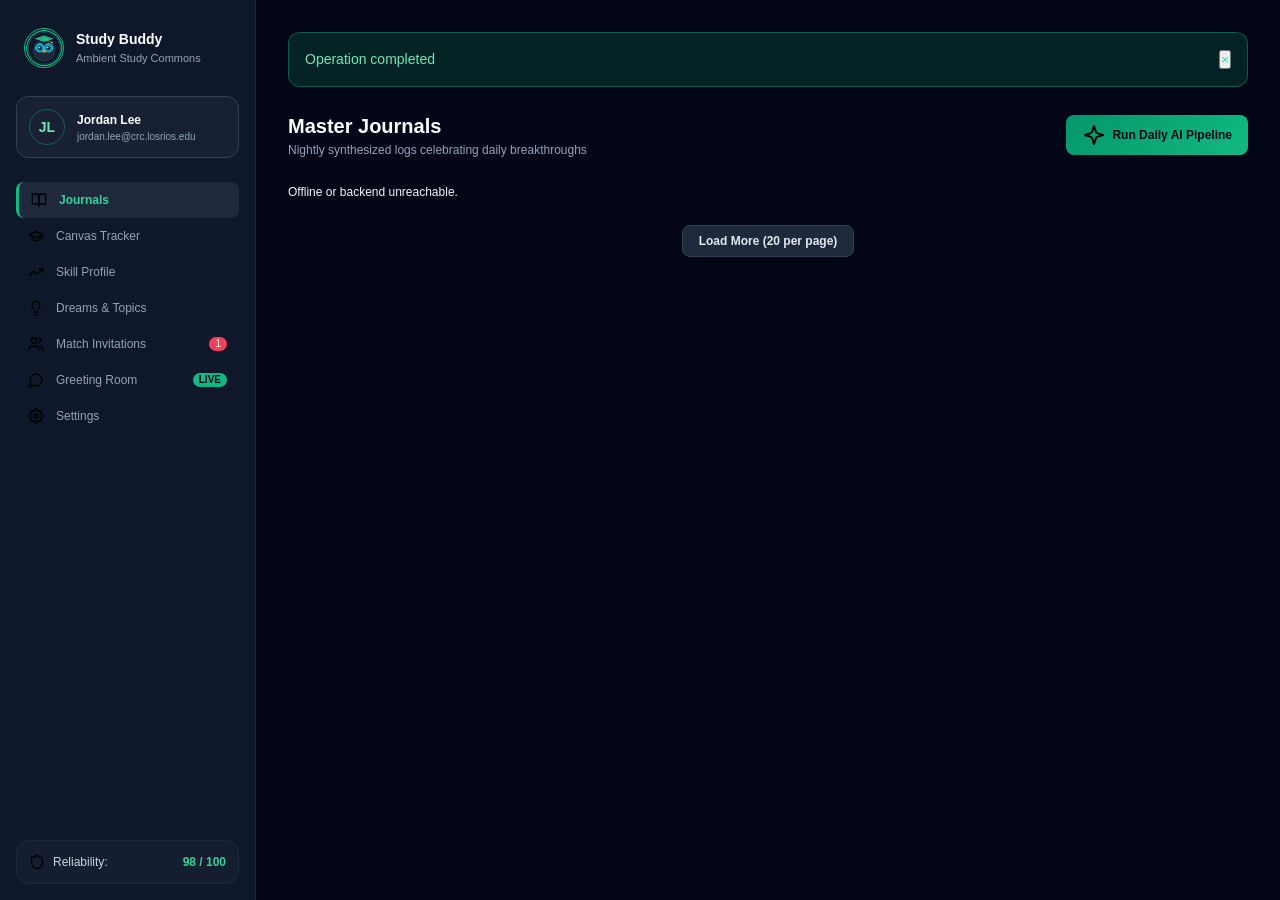
==== vtest/dashboard/index.html @ 570b3d19 "feat(vtest): build full production architecture version from programDescribeDetail.txt" ====
<!DOCTYPE html>
<html lang="en">
<head>
  <meta charset="UTF-8">
  <meta name="viewport" content="width=device-width, initial-scale=1.0">
  <title>Study Buddy Dashboard — Full Production Architecture</title>
  <link rel="stylesheet" href="styles.css">
  <link rel="icon" type="image/png" href="assets/mascot/mascot-pet.png">
</head>
<body class="bg-slate-950 text-slate-100 flex min-h-screen">

  <!-- SIDEBAR NAVIGATION (Lines 465-518) -->
  <aside class="w-64 bg-slate-900 border-r border-slate-800 flex flex-col justify-between p-4 sticky top-0 h-screen select-none">
    <div>
      <!-- Brand & Mascot Logo -->
      <div class="flex items-center gap-3 px-2 py-3 mb-4">
        <img src="assets/mascot/mascot-pet.png" alt="Mascot" class="w-10 h-10 rounded-full border border-emerald-500 shadow-sm shadow-emerald-500/20">
        <div>
          <h1 class="text-sm font-bold text-white tracking-wide">Study Buddy</h1>
          <p class="text-[11px] text-slate-400">Ambient Study Commons</p>
        </div>
      </div>

      <!-- User Badge (Google Account) -->
      <div class="p-3 mb-6 rounded-xl bg-slate-800/60 border border-slate-700/60 flex items-center gap-3">
        <div class="w-9 h-9 rounded-full bg-emerald-500/20 border border-emerald-500/40 text-emerald-300 font-bold flex items-center justify-center text-sm" id="sidebar-user-avatar">
          JL
        </div>
        <div class="overflow-hidden">
          <div class="text-xs font-bold text-white truncate" id="sidebar-user-name">Jordan Lee</div>
          <div class="text-[10px] text-slate-400 truncate" id="sidebar-user-email">jordan.lee@crc.losrios.edu</div>
        </div>
      </div>

      <!-- Nav Links -->
      <nav class="space-y-1.5" id="nav-container">
        <button class="nav-item active" data-tab="journals">
          <img src="assets/icons/journal-nav-icon.svg" class="w-4 h-4" alt="icon">
          <span>Journals</span>
        </button>
        <button class="nav-item" data-tab="canvas">
          <img src="assets/icons/canvas-nav-icon.svg" class="w-4 h-4" alt="icon">
          <span>Canvas Tracker</span>
        </button>
        <button class="nav-item" data-tab="skills">
          <img src="assets/icons/skills-nav-icon.svg" class="w-4 h-4" alt="icon">
          <span>Skill Profile</span>
        </button>
        <button class="nav-item" data-tab="dreams">
          <img src="assets/icons/dreams-nav-icon.svg" class="w-4 h-4" alt="icon">
          <span>Dreams &amp; Topics</span>
        </button>
        <button class="nav-item relative" data-tab="invitations">
          <img src="assets/icons/invitation-nav-icon.svg" class="w-4 h-4" alt="icon">
          <span>Match Invitations</span>
          <span class="badge-pill bg-rose-500 text-white ml-auto" id="badge-invites">1</span>
        </button>
        <button class="nav-item" data-tab="greeting">
          <img src="assets/icons/greeting-nav-icon.svg" class="w-4 h-4" alt="icon">
          <span>Greeting Room</span>
          <span class="badge-pill bg-emerald-500 text-slate-950 ml-auto text-[9px] font-bold">LIVE</span>
        </button>
        <button class="nav-item" data-tab="settings">
          <img src="assets/icons/settings-nav-icon.svg" class="w-4 h-4" alt="icon">
          <span>Settings</span>
        </button>
      </nav>
    </div>

    <!-- Reliability Score Badge in Sidebar -->
    <div class="p-3 rounded-xl bg-slate-800/40 border border-slate-800 flex items-center justify-between">
      <div class="flex items-center gap-2 text-xs text-slate-300">
        <img src="assets/icons/shield-icon.svg" class="w-4 h-4 text-emerald-400" alt="shield">
        <span>Reliability:</span>
      </div>
      <span class="text-xs font-bold text-emerald-400" id="sidebar-credit-score">98 / 100</span>
    </div>
  </aside>

  <!-- MAIN CONTENT AREA -->
  <main class="flex-1 p-8 overflow-y-auto max-h-screen">

    <!-- Global Alert / Toast Box -->
    <div id="dash-toast" class="hidden mb-6 p-4 rounded-xl border border-emerald-500/40 bg-emerald-950/40 text-emerald-300 flex items-center justify-between shadow-lg">
      <span id="dash-toast-text" class="text-sm font-medium">Operation completed</span>
      <button onclick="this.parentElement.classList.add('hidden')" class="text-emerald-400 hover:text-white">&times;</button>
    </div>

    <!-- 1. JOURNALS TAB -->
    <section id="tab-journals" class="tab-pane active">
      <div class="flex items-center justify-between mb-6">
        <div>
          <h2 class="text-xl font-bold text-white tracking-tight">Master Journals</h2>
          <p class="text-xs text-slate-400">Nightly synthesized logs celebrating daily breakthroughs</p>
        </div>
        <div class="flex items-center gap-3">
          <button id="btn-trigger-pipeline" class="btn-primary text-xs flex items-center gap-1.5">
            <img src="assets/icons/auto-journal-icon.svg" class="w-3.5 h-3.5" alt="icon">
            <span>Run Daily AI Pipeline</span>
          </button>
        </div>
      </div>
      <div class="space-y-4" id="journal-list"></div>
      <div class="mt-6 flex justify-center">
        <button class="btn-secondary text-xs" id="btn-load-more-journals">Load More (20 per page)</button>
      </div>
    </section>

    <!-- 2. CANVAS TRACKER TAB -->
    <section id="tab-canvas" class="tab-pane">
      <div class="flex items-center justify-between mb-6">
        <div>
          <h2 class="text-xl font-bold text-white tracking-tight">Canvas LMS Reminders</h2>
          <p class="text-xs text-slate-400">Upcoming assignments, exams, and calendar events</p>
        </div>
      </div>
      <div class="space-y-3" id="canvas-reminder-list"></div>
    </section>

    <!-- 3. SKILL PROFILE TAB -->
    <section id="tab-skills" class="tab-pane">
      <div class="flex items-center justify-between mb-6">
        <div>
          <h2 class="text-xl font-bold text-white tracking-tight">Skill &amp; Growth Profile</h2>
          <p class="text-xs text-slate-400" id="skills-updated-time">Last updated today</p>
        </div>
      </div>
      <div class="grid grid-cols-1 md:grid-cols-2 gap-6 mb-6">
        <div class="p-5 rounded-2xl bg-emerald-950/20 border border-emerald-500/30">
          <h3 class="text-sm font-bold text-emerald-400 mb-3 flex items-center gap-2">
            <span>💪 Strengths</span>
          </h3>
          <div class="flex flex-wrap gap-2" id="skills-strengths"></div>
        </div>
        <div class="p-5 rounded-2xl bg-amber-950/20 border border-amber-500/30">
          <h3 class="text-sm font-bold text-amber-400 mb-3 flex items-center gap-2">
            <span>🌱 Growth Areas</span>
          </h3>
          <div class="flex flex-wrap gap-2" id="skills-weaknesses"></div>
        </div>
        <div class="p-5 rounded-2xl bg-cyan-950/20 border border-cyan-500/30">
          <h3 class="text-sm font-bold text-cyan-400 mb-3 flex items-center gap-2">
            <span>🧩 Team Roles</span>
          </h3>
          <div class="flex flex-wrap gap-2" id="skills-roles"></div>
        </div>
        <div class="p-5 rounded-2xl bg-purple-950/20 border border-purple-500/30">
          <h3 class="text-sm font-bold text-purple-400 mb-3 flex items-center gap-2">
            <span>🧠 Mindset &amp; Character Analysis</span>
          </h3>
          <p class="text-xs text-slate-300 leading-relaxed" id="skills-mindset"></p>
        </div>
      </div>
    </section>

    <!-- 4. DREAMS & TOPICS TAB -->
    <section id="tab-dreams" class="tab-pane">
      <div class="flex items-center justify-between mb-6">
        <div>
          <h2 class="text-xl font-bold text-white tracking-tight">Your Dreams &amp; Passion Topics</h2>
          <p class="text-xs text-slate-400">Autonomous topic tracking from your AI chat recaps</p>
        </div>
      </div>
      <div class="space-y-4" id="dreams-list"></div>
    </section>

    <!-- 5. MATCH INVITATIONS TAB -->
    <section id="tab-invitations" class="tab-pane">
      <div class="flex items-center justify-between mb-6">
        <div>
          <h2 class="text-xl font-bold text-white tracking-tight">Match Invitations</h2>
          <p class="text-xs text-slate-400">Collaborative opportunities matched by complementary skills and free time</p>
        </div>
      </div>
      <div class="space-y-4" id="invitations-list"></div>
    </section>

    <!-- 6. GREETING ROOM TAB -->
    <section id="tab-greeting" class="tab-pane">
      <div class="flex items-center justify-between mb-4 pb-4 border-b border-slate-800">
        <div>
          <div class="flex items-center gap-2">
            <h2 class="text-xl font-bold text-white">Greeting Room</h2>
            <span class="text-xs font-semibold px-2 py-0.5 rounded-full bg-emerald-500/20 text-emerald-400 border border-emerald-500/40">AI Moderated</span>
          </div>
          <p class="text-xs text-slate-400" id="room-topic-badge">Topic: Building a Minecraft Server &amp; Network Plugins</p>
        </div>
        <div class="text-xs text-slate-400">Jordan Lee &amp; Alex Rivera</div>
      </div>

      <!-- Live Chat Messages Container -->
      <div class="h-96 overflow-y-auto p-4 rounded-2xl bg-slate-900 border border-slate-800 space-y-4 mb-4" id="chat-messages-container"></div>

      <!-- Chat Input Area -->
      <div class="flex gap-3">
        <input type="text" id="chat-input" class="flex-1 bg-slate-900 border border-slate-700 rounded-xl px-4 py-3 text-xs text-white focus:outline-none focus:border-emerald-500" placeholder="Type a message to your study buddy...">
        <button id="btn-chat-send" class="btn-primary px-5 py-3 rounded-xl flex items-center justify-center">
          <img src="assets/icons/send-icon.svg" class="w-4 h-4" alt="send">
        </button>
      </div>
    </section>

    <!-- 7. SETTINGS & PRIVACY TAB -->
    <section id="tab-settings" class="tab-pane">
      <div class="mb-6">
        <h2 class="text-xl font-bold text-white tracking-tight">Data &amp; Privacy Controls</h2>
        <p class="text-xs text-slate-400">Fine-grained permissions, schedules, and complete data deletion</p>
      </div>

      <!-- Permissions -->
      <div class="p-6 rounded-2xl bg-slate-900 border border-slate-800 mb-6">
        <h3 class="text-sm font-bold text-white mb-1">Data Collection Permissions</h3>
        <p class="text-xs text-slate-400 mb-4">Toggle what the Chrome extension is allowed to collect.</p>
        <div class="space-y-3" id="permissions-container"></div>
      </div>

      <!-- Review Schedule -->
      <div class="p-6 rounded-2xl bg-slate-900 border border-slate-800 mb-6">
        <h3 class="text-sm font-bold text-white mb-1">Review Schedule</h3>
        <p class="text-xs text-slate-400 mb-3">How often should Study Buddy prompt your weekly review package?</p>
        <select id="select-review-cycle" class="bg-slate-800 border border-slate-700 text-xs text-white rounded-lg p-2.5">
          <option value="3">Every 3 Days</option>
          <option value="5">Every 5 Days</option>
          <option value="7" selected>Every 7 Days (Weekly)</option>
          <option value="14">Every 14 Days</option>
        </select>
      </div>

      <!-- Free Time Grid (7 columns x 3 rows) -->
      <div class="p-6 rounded-2xl bg-slate-900 border border-slate-800 mb-6">
        <h3 class="text-sm font-bold text-white mb-1">Your Free Time Schedule</h3>
        <p class="text-xs text-slate-400 mb-4">Click time blocks to set your general availability for peer greetings.</p>
        <div class="overflow-x-auto">
          <table class="w-full text-xs text-center border-collapse" id="freetime-table">
            <thead>
              <tr class="text-slate-400 border-b border-slate-800">
                <th class="py-2 text-left">Time Block</th>
                <th>Mon</th><th>Tue</th><th>Wed</th><th>Thu</th><th>Fri</th><th>Sat</th><th>Sun</th>
              </tr>
            </thead>
            <tbody id="freetime-tbody"></tbody>
          </table>
        </div>
        <button id="btn-save-freetime" class="mt-4 btn-primary text-xs">Save Free Time</button>
      </div>

      <!-- Export & Wipe -->
      <div class="p-6 rounded-2xl bg-slate-900 border border-slate-800 mb-6 flex flex-col sm:flex-row items-center justify-between gap-4">
        <div>
          <h3 class="text-sm font-bold text-white">Export All Data</h3>
          <p class="text-xs text-slate-400">Download a complete .zip archive of all journals, skills, dreams, and canvas history.</p>
        </div>
        <button id="btn-export-zip" class="btn-secondary text-xs flex items-center gap-2">
          <img src="assets/icons/download-icon.svg" class="w-4 h-4" alt="download">
          <span>Download All My Data (.zip)</span>
        </button>
      </div>

      <div class="p-6 rounded-2xl bg-rose-950/20 border border-rose-800/40">
        <h3 class="text-sm font-bold text-rose-300 mb-1">Danger Zone</h3>
        <p class="text-xs text-slate-400 mb-4">Permanently purge individual entries or erase all user records completely.</p>
        <div class="flex gap-3">
          <button id="btn-wipe-all" class="btn-danger text-xs flex items-center gap-2">
            <img src="assets/icons/trash-icon.svg" class="w-4 h-4" alt="trash">
            <span>Delete Everything</span>
          </button>
        </div>
      </div>
    </section>

  </main>

  <!-- DREAM SUBMIT MODAL (Lines 729-737) -->
  <div id="modal-submit-dream" class="modal-overlay hidden">
    <div class="modal-card">
      <h3 class="text-base font-bold text-white mb-2">Submit Your Dream to the Matching Pool</h3>
      <p class="text-xs text-slate-400 mb-4">Other peers with similar interests and complementary skills will be matched with you.</p>
      <input type="text" id="dream-title-input" class="w-full bg-slate-800 border border-slate-700 rounded-lg p-2.5 text-xs text-white mb-3" placeholder="Project Title">
      <textarea id="dream-desc-input" class="w-full bg-slate-800 border border-slate-700 rounded-lg p-2.5 text-xs text-white mb-3 h-24" placeholder="Describe what you want to build or explore..."></textarea>
      <input type="text" id="dream-tags-input" class="w-full bg-slate-800 border border-slate-700 rounded-lg p-2.5 text-xs text-white mb-4" placeholder="Tags (e.g. gaming, servers, Java, Linux)">
      <div class="flex justify-end gap-3">
        <button class="btn-secondary text-xs" onclick="document.getElementById('modal-submit-dream').classList.add('hidden')">Cancel</button>
        <button id="btn-confirm-submit-dream" class="btn-primary text-xs">Submit to Pool</button>
      </div>
    </div>
  </div>

  <script src="app.js"></script>
</body>
</html>
---- vtest/dashboard/styles.css ----
/* vtest Dashboard Styles */

:root {
  --bg-dark: #020617;
  --bg-card: #0f172a;
  --bg-card-hover: #1e293b;
  --border: #334155;
  --text-primary: #f8fafc;
  --text-muted: #94a3b8;
  --emerald: #10b981;
  --emerald-glow: rgba(16, 185, 129, 0.2);
}

* { box-sizing: border-box; margin: 0; padding: 0; }

body {
  font-family: -apple-system, BlinkMacSystemFont, "Segoe UI", Roboto, Helvetica, Arial, sans-serif;
  background-color: var(--bg-dark);
  color: var(--text-primary);
  line-height: 1.5;
}

/* Utilities */
.w-64 { width: 16rem; }
.w-full { width: 100%; }
.w-4 { width: 1rem; }
.w-9 { width: 2.25rem; }
.w-10 { width: 2.5rem; }
.h-4 { height: 1rem; }
.h-9 { height: 2.25rem; }
.h-10 { height: 2.5rem; }
.h-24 { height: 6rem; }
.h-96 { height: 24rem; }
.h-screen { height: 100vh; }
.min-h-screen { min-height: 100vh; }
.max-h-screen { max-height: 100vh; }

.flex { display: flex; }
.flex-1 { flex: 1 1 0%; }
.flex-col { flex-direction: column; }
.flex-wrap { flex-wrap: wrap; }
.items-center { align-items: center; }
.justify-between { justify-content: space-between; }
.justify-center { justify-content: center; }
.justify-end { justify-content: flex-end; }
.gap-1\.5 { gap: 0.375rem; }
.gap-2 { gap: 0.5rem; }
.gap-3 { gap: 0.75rem; }
.gap-4 { gap: 1rem; }
.gap-6 { gap: 1.5rem; }

.grid { display: grid; }
.grid-cols-1 { grid-template-columns: repeat(1, minmax(0, 1fr)); }
@media (min-width: 768px) {
  .md\:grid-cols-2 { grid-template-columns: repeat(2, minmax(0, 1fr)); }
  .sm\:flex-row { flex-direction: row; }
}

.p-2\.5 { padding: 0.625rem; }
.p-3 { padding: 0.75rem; }
.p-4 { padding: 1rem; }
.p-5 { padding: 1.25rem; }
.p-6 { padding: 1.5rem; }
.p-8 { padding: 2rem; }
.px-2 { padding-left: 0.5rem; padding-right: 0.5rem; }
.px-4 { padding-left: 1rem; padding-right: 1rem; }
.px-5 { padding-left: 1.25rem; padding-right: 1.25rem; }
.py-2 { padding-top: 0.5rem; padding-bottom: 0.5rem; }
.py-3 { padding-top: 0.75rem; padding-bottom: 0.75rem; }
.mb-1 { margin-bottom: 0.25rem; }
.mb-2 { margin-bottom: 0.5rem; }
.mb-3 { margin-bottom: 0.75rem; }
.mb-4 { margin-bottom: 1rem; }
.mb-6 { margin-bottom: 1.5rem; }
.mt-4 { margin-top: 1rem; }
.mt-6 { margin-top: 1.5rem; }
.ml-auto { margin-left: auto; }

.rounded-lg { border-radius: 0.5rem; }
.rounded-xl { border-radius: 0.75rem; }
.rounded-2xl { border-radius: 1rem; }
.rounded-full { border-radius: 9999px; }

.border { border: 1px solid var(--border); }
.border-b { border-bottom: 1px solid var(--border); }
.border-r { border-right: 1px solid var(--border); }
.border-slate-800 { border-color: #1e293b; }
.border-slate-700 { border-color: #334155; }
.border-emerald-500 { border-color: #10b981; }
.border-emerald-500\/30 { border-color: rgba(16, 185, 129, 0.3); }
.border-emerald-500\/40 { border-color: rgba(16, 185, 129, 0.4); }
.border-amber-500\/30 { border-color: rgba(245, 158, 11, 0.3); }
.border-cyan-500\/30 { border-color: rgba(6, 182, 212, 0.3); }
.border-purple-500\/30 { border-color: rgba(168, 85, 247, 0.3); }
.border-rose-800\/40 { border-color: rgba(159, 18, 57, 0.4); }

.bg-slate-950 { background-color: #020617; }
.bg-slate-900 { background-color: #0f172a; }
.bg-slate-800 { background-color: #1e293b; }
.bg-slate-800\/40 { background-color: rgba(30, 41, 59, 0.4); }
.bg-slate-800\/60 { background-color: rgba(30, 41, 59, 0.6); }
.bg-emerald-500 { background-color: #10b981; }
.bg-rose-500 { background-color: #f43f5e; }
.bg-emerald-950\/20 { background-color: rgba(6, 78, 59, 0.2); }
.bg-emerald-950\/40 { background-color: rgba(6, 78, 59, 0.4); }
.bg-amber-950\/20 { background-color: rgba(120, 53, 15, 0.2); }
.bg-cyan-950\/20 { background-color: rgba(22, 78, 99, 0.2); }
.bg-purple-950\/20 { background-color: rgba(88, 28, 135, 0.2); }
.bg-rose-950\/20 { background-color: rgba(76, 5, 25, 0.2); }

.text-white { color: #ffffff; }
.text-slate-100 { color: #f1f5f9; }
.text-slate-300 { color: #cbd5e1; }
.text-slate-400 { color: #94a3b8; }
.text-emerald-300 { color: #6ee7b7; }
.text-emerald-400 { color: #34d399; }
.text-amber-400 { color: #fbbf24; }
.text-cyan-400 { color: #22d3ee; }
.text-purple-400 { color: #c084fc; }
.text-rose-300 { color: #fda4af; }
.text-slate-950 { color: #020617; }

.font-bold { font-weight: 700; }
.font-semibold { font-weight: 600; }
.text-xs { font-size: 0.75rem; }
.text-sm { font-size: 0.875rem; }
.text-base { font-size: 1rem; }
.text-xl { font-size: 1.25rem; }
.text-\[9px\] { font-size: 9px; }
.text-\[10px\] { font-size: 10px; }
.text-\[11px\] { font-size: 11px; }

.truncate { overflow: hidden; text-overflow: ellipsis; white-space: nowrap; }
.overflow-y-auto { overflow-y: auto; }
.overflow-x-auto { overflow-x: auto; }
.select-none { user-select: none; }
.sticky { position: sticky; }
.top-0 { top: 0; }
.relative { position: relative; }

/* Navigation Items */
.nav-item {
  width: 100%;
  display: flex;
  align-items: center;
  gap: 0.75rem;
  padding: 0.625rem 0.75rem;
  border-radius: 0.5rem;
  font-size: 0.75rem;
  font-weight: 500;
  color: #94a3b8;
  background: transparent;
  border: none;
  cursor: pointer;
  transition: all 0.15s ease;
  text-align: left;
}

.nav-item:hover {
  background-color: #1e293b;
  color: #f1f5f9;
}

.nav-item.active {
  background-color: #1e293b;
  color: #34d399;
  font-weight: 600;
  border-left: 3px solid #10b981;
}

.badge-pill {
  padding: 0.125rem 0.375rem;
  border-radius: 9999px;
  font-size: 10px;
  line-height: 1;
}

/* Tabs */
.tab-pane { display: none; }
.tab-pane.active { display: block; }

/* Buttons */
.btn-primary {
  background: linear-gradient(135deg, #059669 0%, #10b981 100%);
  color: #020617;
  font-weight: 700;
  padding: 0.5rem 1rem;
  border-radius: 0.5rem;
  border: none;
  cursor: pointer;
  transition: opacity 0.15s ease;
}
.btn-primary:hover { opacity: 0.9; }

.btn-secondary {
  background-color: #1e293b;
  color: #e2e8f0;
  font-weight: 600;
  padding: 0.5rem 1rem;
  border-radius: 0.5rem;
  border: 1px solid #334155;
  cursor: pointer;
}
.btn-secondary:hover { background-color: #334155; }

.btn-danger {
  background-color: rgba(225, 29, 72, 0.2);
  color: #fda4af;
  border: 1px solid rgba(225, 29, 72, 0.4);
  font-weight: 600;
  padding: 0.5rem 1rem;
  border-radius: 0.5rem;
  cursor: pointer;
}
.btn-danger:hover { background-color: rgba(225, 29, 72, 0.35); }

/* Chat Bubbles (Lines 970-985) */
.bubble-row { display: flex; gap: 0.75rem; align-items: flex-start; }
.bubble-row.self { justify-content: flex-end; }

.bubble {
  max-width: 75%;
  padding: 0.75rem 1rem;
  border-radius: 1rem;
  font-size: 0.75rem;
  line-height: 1.5;
}

.bubble.ai-host {
  background: linear-gradient(135deg, rgba(88, 28, 135, 0.3) 0%, rgba(59, 130, 246, 0.2) 100%);
  border: 1px solid rgba(168, 85, 247, 0.4);
  color: #f1f5f9;
  border-bottom-left-radius: 0.25rem;
}

.bubble.other {
  background: #1e293b;
  border: 1px solid #334155;
  color: #e2e8f0;
  border-bottom-left-radius: 0.25rem;
}

.bubble.self {
  background: #10b981;
  color: #020617;
  font-weight: 500;
  border-bottom-right-radius: 0.25rem;
}

/* Modals */
.modal-overlay {
  position: fixed;
  inset: 0;
  background: rgba(0, 0, 0, 0.8);
  backdrop-filter: blur(4px);
  display: flex;
  align-items: center;
  justify-content: center;
  z-index: 1000;
}
.modal-overlay.hidden { display: none; }

.modal-card {
  width: 90%;
  max-width: 480px;
  background: #0f172a;
  border: 1px solid #334155;
  border-radius: 1rem;
  padding: 1.5rem;
}

/* Free Time Grid */
.cell-slot {
  padding: 0.5rem;
  border: 1px solid #1e293b;
  cursor: pointer;
  border-radius: 0.375rem;
  font-size: 11px;
}
.cell-slot.available {
  background-color: rgba(16, 185, 129, 0.25);
  color: #34d399;
  border-color: rgba(16, 185, 129, 0.5);
  font-weight: 600;
}
.cell-slot.unavailable {
  background-color: rgba(30, 41, 59, 0.4);
  color: #64748b;
}
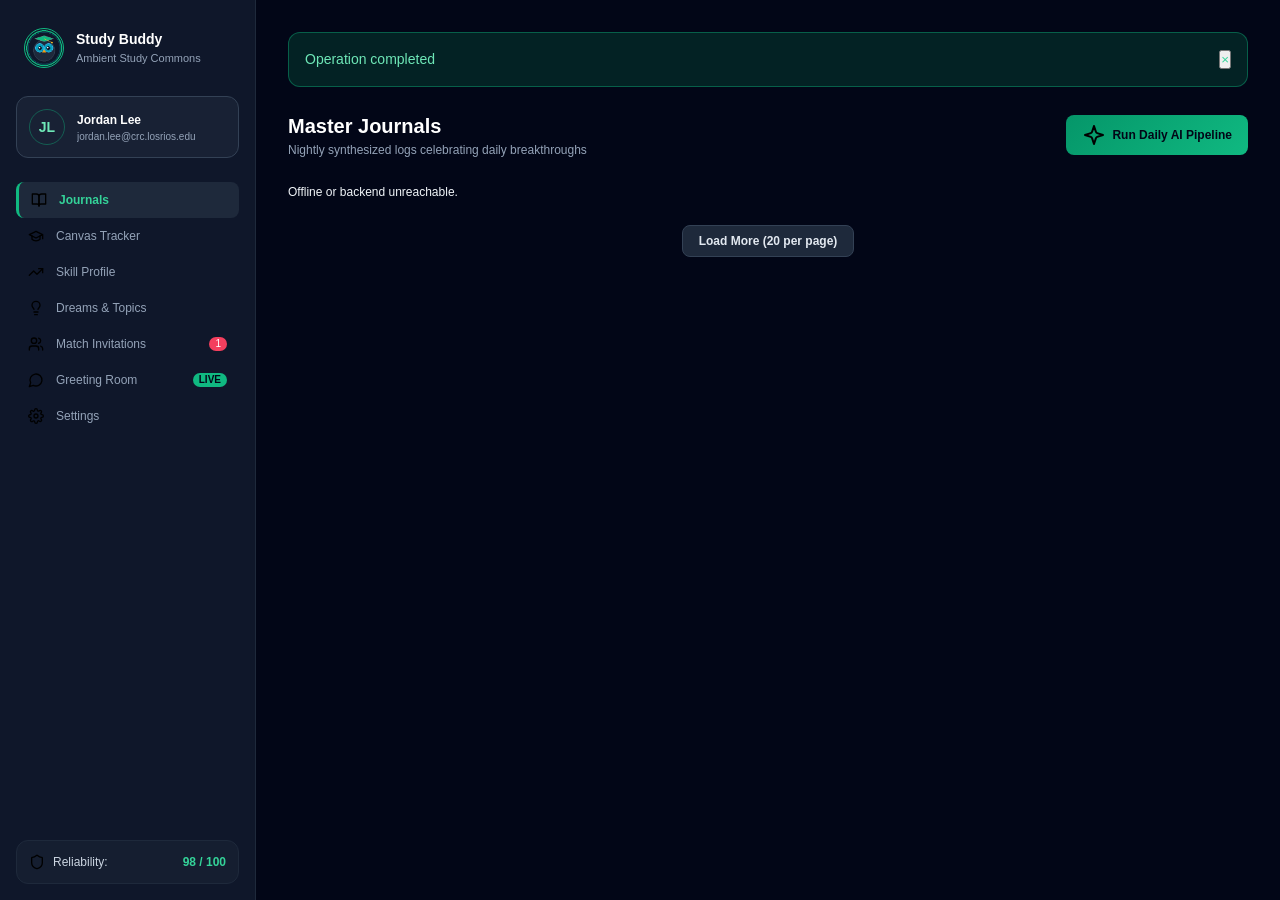
==== commit 3183314e: "first test build" ====
--- a/vtest/dashboard/index.html
+++ b/vtest/dashboard/index.html
@@ -288,3 +288,4 @@
   <script src="app.js"></script>
 </body>
 </html>
+
--- a/vtest/dashboard/styles.css
+++ b/vtest/dashboard/styles.css
@@ -287,3 +287,4 @@
   background-color: rgba(30, 41, 59, 0.4);
   color: #64748b;
 }
+
